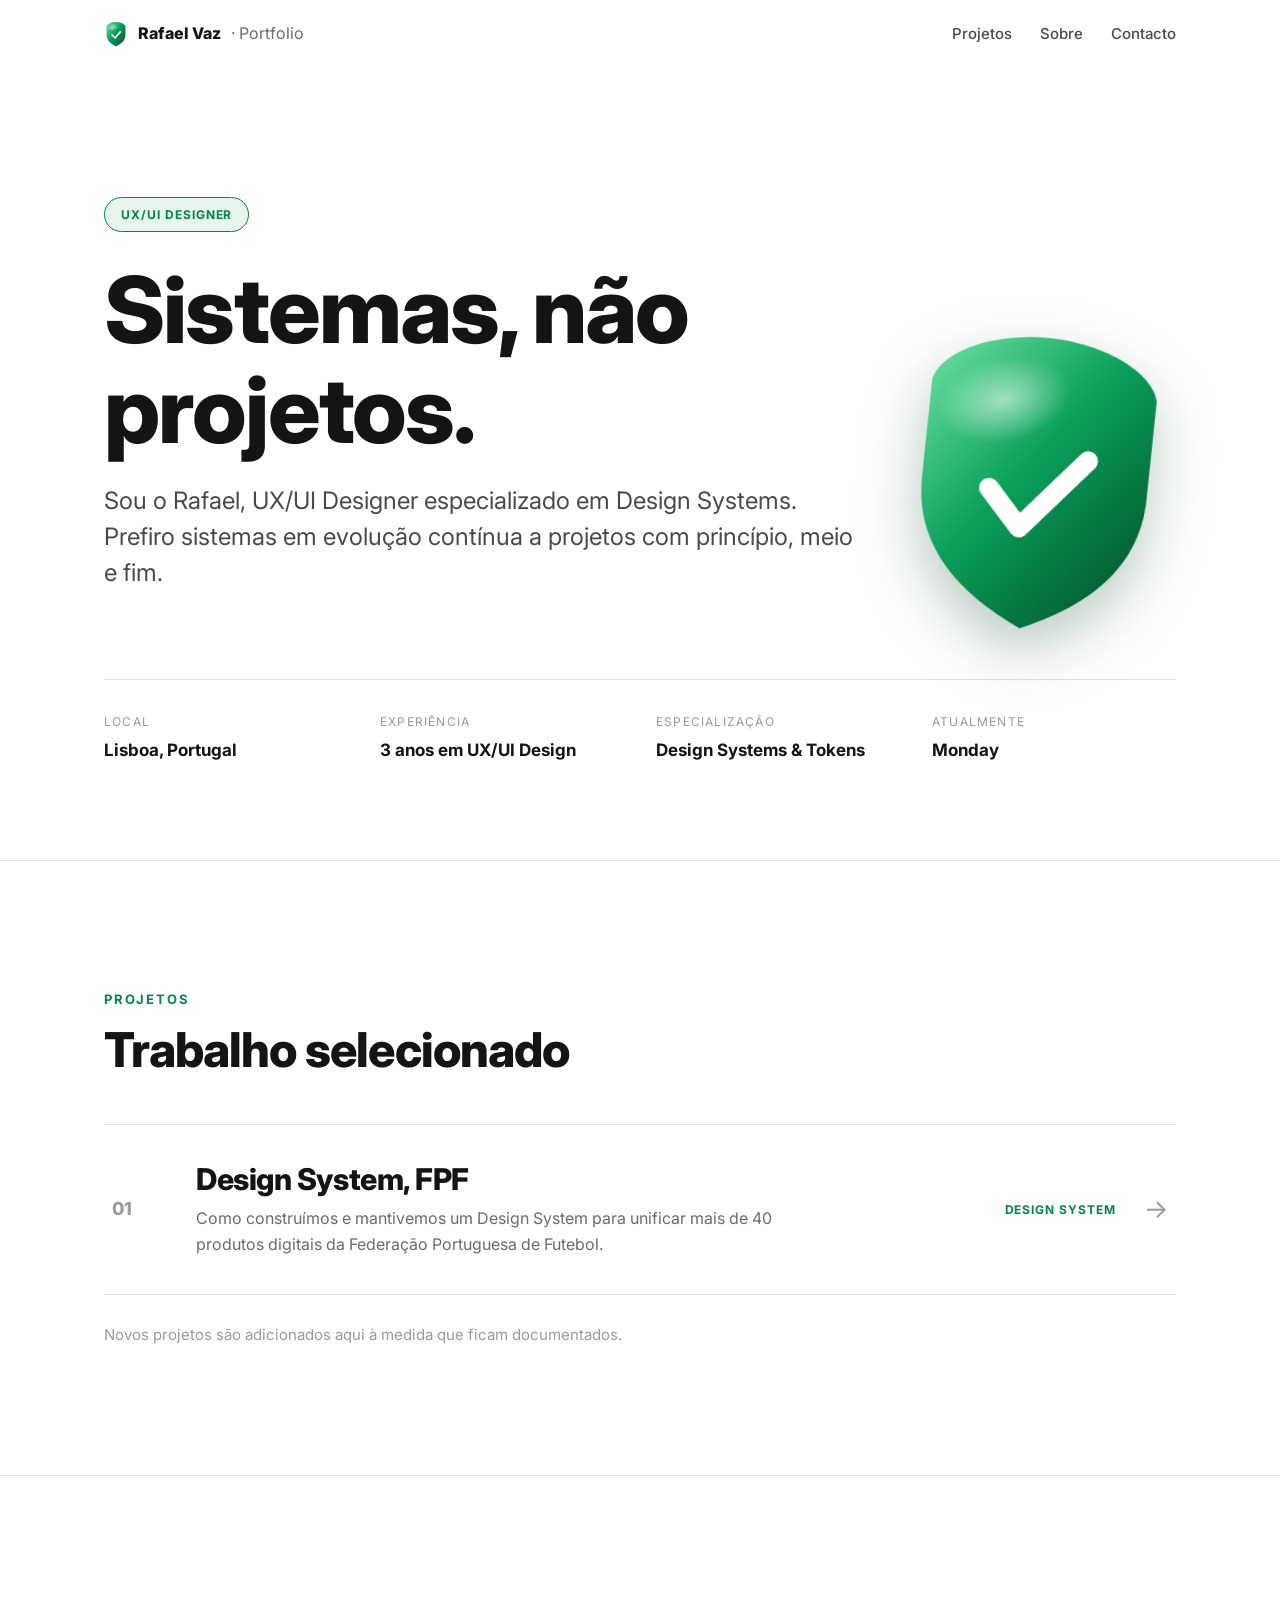
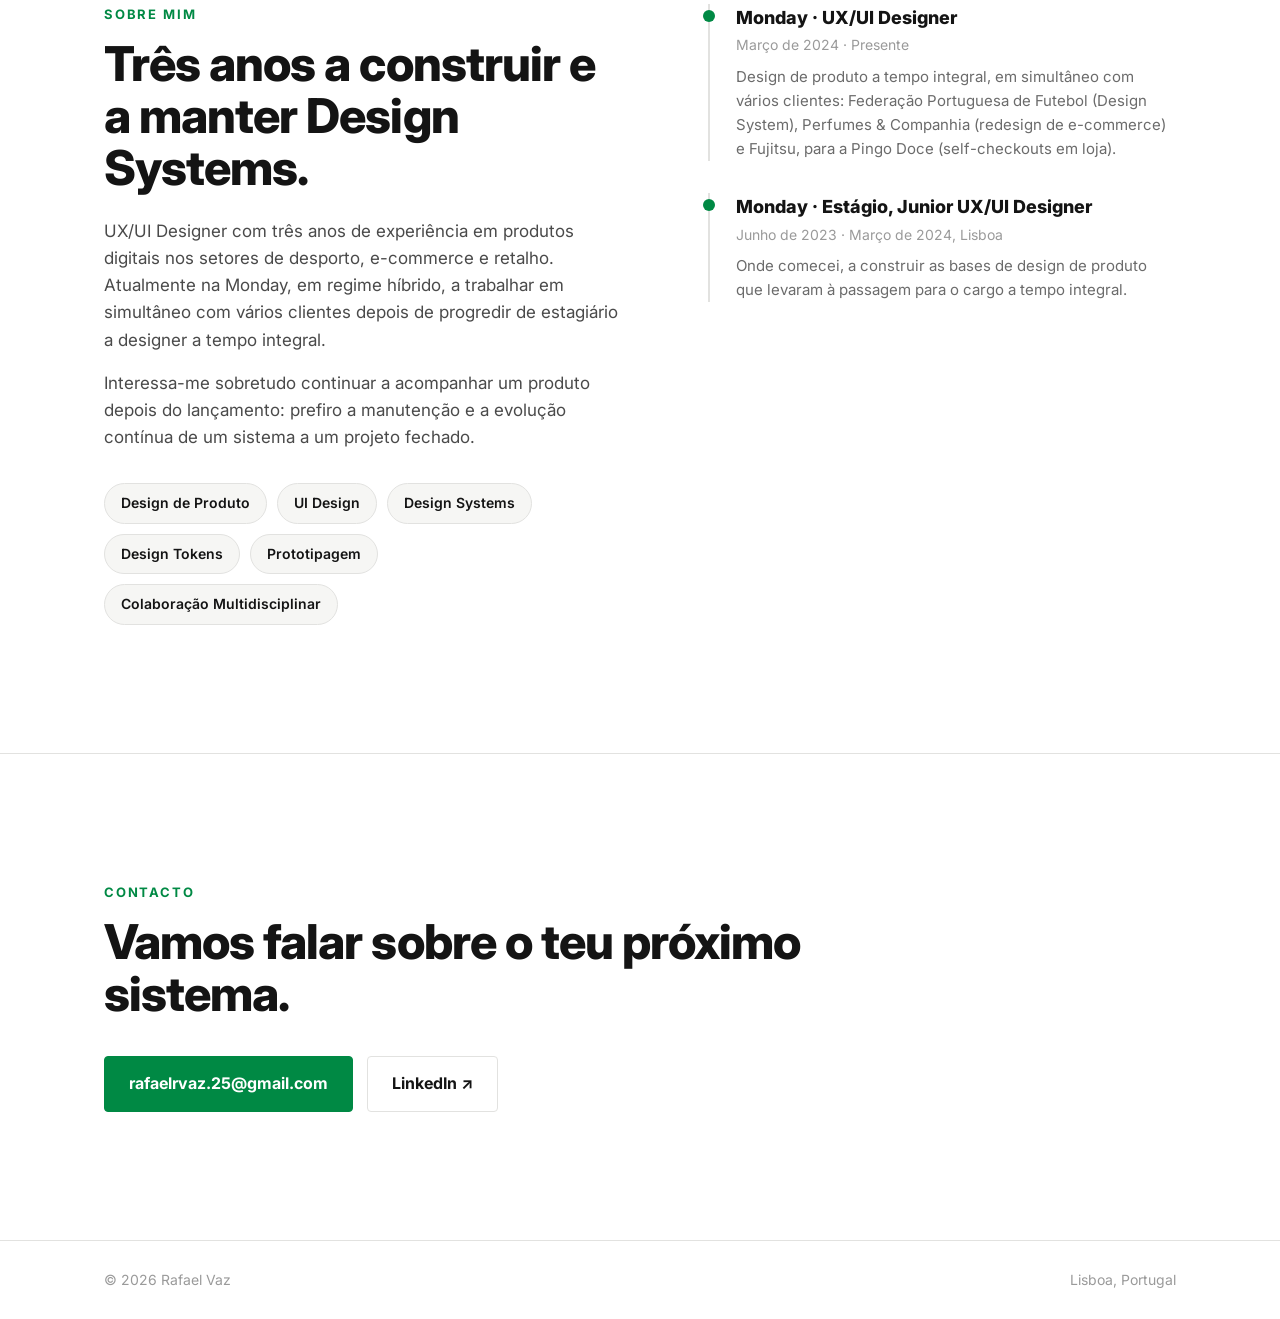
==== index.html @ c5933a08 "Primeira versão do portfólio: home e case study FPF Co-Authored-By: Claude Opus 5.5 <noreply@anthrop" ====
<!doctype html>
<html lang="pt-PT" class="no-js">
<head>
  <meta charset="utf-8">
  <meta name="viewport" content="width=device-width, initial-scale=1">
  <title>Rafael Vaz · UX/UI Designer</title>
  <meta name="description" content="Portfólio de Rafael Vaz, UX/UI Designer especializado em Design Systems e Design Tokens. Lisboa, Portugal.">
  <meta property="og:title" content="Rafael Vaz · UX/UI Designer">
  <meta property="og:description" content="Sistemas, não projetos. UX/UI Designer especializado em Design Systems.">
  <meta property="og:type" content="website">
  <link rel="icon" href="assets/img/shield.svg" type="image/svg+xml">
  <link rel="preconnect" href="https://fonts.googleapis.com">
  <link rel="preconnect" href="https://fonts.gstatic.com" crossorigin>
  <link href="https://fonts.googleapis.com/css2?family=Inter:wght@400;500;600;700;800&family=Barlow+Condensed:wght@600&display=swap" rel="stylesheet">
  <link rel="stylesheet" href="assets/css/style.css">
</head>
<body>
  <a class="skip-link" href="#main">Saltar para o conteúdo</a>

  <header class="site-header">
    <div class="wrap">
      <a class="brand" href="./"><img src="assets/img/shield.svg" alt="">Rafael Vaz <span>· Portfolio</span></a>
      <nav aria-label="Principal">
        <ul class="nav">
          <li><a href="#projetos">Projetos</a></li>
          <li class="hide-sm"><a href="#sobre">Sobre</a></li>
          <li><a href="#contacto">Contacto</a></li>
        </ul>
      </nav>
    </div>
  </header>

  <main id="main">
    <section class="hero">
      <div class="wrap">
        <img class="hero-shield" src="assets/img/shield.svg" alt="">
        <span class="tag">UX/UI Designer</span>
        <h1>Sistemas, não projetos.</h1>
        <p class="lede">Sou o Rafael, UX/UI Designer especializado em Design Systems. Prefiro sistemas em evolução contínua a projetos com princípio, meio e fim.</p>

        <dl class="facts">
          <div><dt>Local</dt><dd>Lisboa, Portugal</dd></div>
          <div><dt>Experiência</dt><dd>3 anos em UX/UI Design</dd></div>
          <div><dt>Especialização</dt><dd>Design Systems &amp; Tokens</dd></div>
          <div><dt>Atualmente</dt><dd>Monday</dd></div>
        </dl>
      </div>
    </section>

    <section class="section" id="projetos">
      <div class="wrap">
        <div class="section-head reveal">
          <div class="kicker">Projetos</div>
          <h2>Trabalho selecionado</h2>
        </div>

        <ul class="projects reveal">
          <li>
            <a class="project-row" href="projetos/design-system-fpf.html">
              <span class="num">01</span>
              <div>
                <h3>Design System, FPF</h3>
                <p>Como construímos e mantivemos um Design System para unificar mais de 40 produtos digitais da Federação Portuguesa de Futebol.</p>
              </div>
              <span class="ptag">Design System</span>
              <span class="arrow" aria-hidden="true">&#8594;</span>
            </a>
          </li>
        </ul>
        <p class="note">Novos projetos são adicionados aqui à medida que ficam documentados.</p>
      </div>
    </section>

    <section class="section" id="sobre">
      <div class="wrap split">
        <div class="reveal">
          <div class="kicker">Sobre mim</div>
          <h2>Três anos a construir e a manter Design Systems.</h2>
          <p class="body" style="margin-top:24px;">UX/UI Designer com três anos de experiência em produtos digitais nos setores de desporto, e-commerce e retalho. Atualmente na Monday, em regime híbrido, a trabalhar em simultâneo com vários clientes depois de progredir de estagiário a designer a tempo integral.</p>
          <p class="body">Interessa-me sobretudo continuar a acompanhar um produto depois do lançamento: prefiro a manutenção e a evolução contínua de um sistema a um projeto fechado.</p>
          <ul class="chips" aria-label="Competências">
            <li>Design de Produto</li>
            <li>UI Design</li>
            <li>Design Systems</li>
            <li>Design Tokens</li>
            <li>Prototipagem</li>
            <li>Colaboração Multidisciplinar</li>
          </ul>
        </div>

        <ol class="timeline reveal" aria-label="Experiência">
          <li>
            <div class="role">Monday · UX/UI Designer</div>
            <div class="period">Março de 2024 · Presente</div>
            <p class="desc">Design de produto a tempo integral, em simultâneo com vários clientes: Federação Portuguesa de Futebol (Design System), Perfumes &amp; Companhia (redesign de e-commerce) e Fujitsu, para a Pingo Doce (self-checkouts em loja).</p>
          </li>
          <li>
            <div class="role">Monday · Estágio, Junior UX/UI Designer</div>
            <div class="period">Junho de 2023 · Março de 2024, Lisboa</div>
            <p class="desc">Onde comecei, a construir as bases de design de produto que levaram à passagem para o cargo a tempo integral.</p>
          </li>
        </ol>
      </div>
    </section>

    <section class="section contact" id="contacto">
      <div class="wrap reveal">
        <div class="kicker">Contacto</div>
        <h2>Vamos falar sobre o teu próximo sistema.</h2>
        <div class="contact-links">
          <a class="btn-link primary" href="mailto:rafaelrvaz.25@gmail.com">rafaelrvaz.25@gmail.com</a>
          <a class="btn-link" href="https://www.linkedin.com/in/rafastuff" target="_blank" rel="noopener">LinkedIn &#8599;</a>
        </div>
      </div>
    </section>
  </main>

  <footer class="site-footer">
    <div class="wrap">
      <span>© <span id="year">2026</span> Rafael Vaz</span>
      <span>Lisboa, Portugal</span>
    </div>
  </footer>

  <script src="assets/js/main.js" defer></script>
</body>
</html>
---- assets/css/style.css ----
/* =========================================================
   Rafael Vaz · Portfolio
   Tokens primeiro, depois base, layout e componentes.
   ========================================================= */

:root {
  /* cor */
  --ink: #141414;
  --gray-700: #4a4a4a;
  --gray-600: #6b6b6b;
  --gray-400: #9a9a9a;
  --line: #e2e2e0;
  --panel: #f6f6f4;
  --bg: #ffffff;
  --accent: #008944;
  --accent-strong: #006030;
  --accent-soft: #e7f5ec;
  --danger: #d22818;

  /* tipografia */
  --font-body: "Inter", -apple-system, "Segoe UI", Helvetica, Arial, sans-serif;
  --font-cond: "Barlow Condensed", "Inter", sans-serif;
  --font-mono: ui-monospace, "SF Mono", Consolas, monospace;

  /* espaçamento e forma */
  --gutter: clamp(20px, 5vw, 64px);
  --max: 1200px;
  --radius-s: 4px;
  --radius-m: 10px;
  --radius-l: 16px;
  --section: clamp(72px, 10vw, 140px);
}

/* ---------- base ---------- */
*, *::before, *::after { box-sizing: border-box; margin: 0; padding: 0; }
html { scroll-behavior: smooth; -webkit-text-size-adjust: 100%; }
body {
  font-family: var(--font-body);
  color: var(--ink);
  background: var(--bg);
  font-size: 17px;
  line-height: 1.6;
  -webkit-font-smoothing: antialiased;
}
img { max-width: 100%; display: block; }
a { color: inherit; }
:focus-visible { outline: 3px solid #3366ff; outline-offset: 3px; border-radius: 2px; }

.wrap { width: 100%; max-width: var(--max); margin: 0 auto; padding: 0 var(--gutter); }

.skip-link {
  position: absolute; left: 16px; top: -60px; z-index: 100;
  background: var(--ink); color: #fff; padding: 10px 16px; border-radius: var(--radius-s);
  text-decoration: none; font-weight: 600;
}
.skip-link:focus { top: 16px; }

/* ---------- tipografia ---------- */
.kicker {
  text-transform: uppercase; letter-spacing: 0.14em;
  font-size: 13px; font-weight: 700; color: var(--accent);
  margin-bottom: 14px;
}
h1, h2, h3 { letter-spacing: -0.02em; line-height: 1.08; font-weight: 800; }
h1 { font-size: clamp(44px, 7.5vw, 92px); }
h2 { font-size: clamp(30px, 4.2vw, 48px); }
h3 { font-size: 20px; letter-spacing: -0.01em; line-height: 1.25; }
.lede { font-size: clamp(19px, 2vw, 24px); color: var(--gray-700); line-height: 1.5; max-width: 760px; }
.body { color: var(--gray-700); max-width: 720px; }
.body + .body { margin-top: 16px; }
.muted { color: var(--gray-600); }

/* ---------- header ---------- */
.site-header {
  position: sticky; top: 0; z-index: 50;
  background: rgba(255,255,255,0.88);
  backdrop-filter: saturate(180%) blur(12px);
  -webkit-backdrop-filter: saturate(180%) blur(12px);
  border-bottom: 1px solid transparent;
  transition: border-color .2s;
}
.site-header.scrolled { border-bottom-color: var(--line); }
.site-header .wrap { display: flex; align-items: center; justify-content: space-between; height: 68px; }
.brand { display: flex; align-items: center; gap: 10px; font-weight: 800; text-decoration: none; font-size: 16px; }
.brand img { width: 24px; height: 26px; }
.brand span { font-weight: 400; color: var(--gray-600); }
.nav { display: flex; gap: 28px; list-style: none; }
.nav a { text-decoration: none; font-size: 15px; font-weight: 500; color: var(--gray-700); transition: color .15s; }
.nav a:hover, .nav a[aria-current="page"] { color: var(--accent); }
@media (max-width: 640px) {
  .nav { gap: 18px; }
  .nav .hide-sm { display: none; }
  .brand span { display: none; }
}

/* ---------- hero ---------- */
.hero { position: relative; padding: clamp(64px, 10vw, 128px) 0 clamp(56px, 8vw, 96px); overflow: hidden; }
.hero .wrap { position: relative; }
.tag {
  display: inline-block; border: 1px solid var(--accent); color: var(--accent);
  background: var(--accent-soft); border-radius: 999px; padding: 7px 16px;
  font-size: 12px; font-weight: 700; letter-spacing: 0.08em; text-transform: uppercase;
  margin-bottom: 28px;
}
.hero h1 { max-width: 900px; position: relative; z-index: 1; }
.hero .lede { margin-top: 24px; position: relative; z-index: 1; }
.hero-shield {
  position: absolute; right: var(--gutter); top: 50%;
  width: clamp(140px, 22vw, 300px); transform: translateY(-50%) rotate(6deg);
  filter: drop-shadow(0 24px 30px rgba(0,60,30,0.28));
  z-index: 0; pointer-events: none;
  animation: float 6s ease-in-out infinite;
}
@keyframes float {
  0%, 100% { transform: translateY(-50%) rotate(6deg); }
  50% { transform: translateY(calc(-50% - 12px)) rotate(4deg); }
}
@media (max-width: 860px) {
  .hero-shield { position: relative; right: auto; top: auto; transform: none; margin-bottom: 28px; width: 110px; animation: none; }
}

.facts {
  display: grid; grid-template-columns: repeat(4, 1fr); gap: 32px;
  margin-top: clamp(48px, 7vw, 88px); padding-top: 32px; border-top: 1px solid var(--line);
}
.facts dt { font-size: 12px; text-transform: uppercase; letter-spacing: 0.1em; color: var(--gray-400); margin-bottom: 6px; }
.facts dd { font-size: 17px; font-weight: 700; }
.facts a { text-decoration: none; }
.facts a:hover { color: var(--accent); }
@media (max-width: 860px) { .facts { grid-template-columns: 1fr 1fr; } }
@media (max-width: 480px) { .facts { grid-template-columns: 1fr; gap: 20px; } }

/* ---------- secções ---------- */
.section { padding: var(--section) 0; border-top: 1px solid var(--line); }
.section-head { margin-bottom: 48px; }
.section-head h2 { max-width: 820px; }
.section-head .lede { margin-top: 18px; }

.split { display: grid; grid-template-columns: 1.1fr 1fr; gap: clamp(40px, 7vw, 100px); align-items: start; }
@media (max-width: 900px) { .split { grid-template-columns: 1fr; } }

/* ---------- sobre mim ---------- */
.chips { display: flex; flex-wrap: wrap; gap: 10px; margin-top: 32px; list-style: none; }
.chips li {
  background: var(--panel); border: 1px solid var(--line); border-radius: 999px;
  padding: 8px 16px; font-size: 14px; font-weight: 600;
}
.timeline { list-style: none; display: flex; flex-direction: column; gap: 32px; }
.timeline li { padding-left: 26px; border-left: 2px solid var(--line); position: relative; }
.timeline li::before {
  content: ""; position: absolute; left: -7px; top: 6px;
  width: 12px; height: 12px; border-radius: 50%; background: var(--accent);
}
.timeline .role { font-weight: 800; font-size: 18px; }
.timeline .period { font-size: 14px; color: var(--gray-400); margin-top: 2px; }
.timeline .desc { font-size: 15px; color: var(--gray-600); margin-top: 8px; }

/* ---------- lista de projetos ---------- */
.projects { list-style: none; border-top: 1px solid var(--line); }
.project-row {
  display: grid; grid-template-columns: 56px 1fr auto auto; gap: 28px; align-items: center;
  padding: 36px 8px; border-bottom: 1px solid var(--line);
  text-decoration: none; color: inherit; transition: background .2s, padding .2s;
}
.project-row:hover { background: var(--panel); padding-left: 20px; padding-right: 20px; }
.project-row .num { font-weight: 800; color: var(--gray-400); font-size: 18px; }
.project-row h3 { font-size: clamp(22px, 2.6vw, 30px); letter-spacing: -0.015em; }
.project-row p { color: var(--gray-600); margin-top: 8px; max-width: 640px; font-size: 16px; }
.project-row .ptag { font-size: 12px; text-transform: uppercase; letter-spacing: 0.08em; font-weight: 700; color: var(--accent); white-space: nowrap; }
.project-row .arrow { font-size: 26px; color: var(--gray-400); transition: transform .2s, color .2s; }
.project-row:hover .arrow { transform: translateX(6px); color: var(--accent); }
@media (max-width: 720px) {
  .project-row { grid-template-columns: 1fr auto; gap: 8px 16px; }
  .project-row .num, .project-row .ptag { grid-column: 1 / -1; }
  .project-row .ptag { order: -1; }
  .project-row .num { display: none; }
}
.note { font-size: 15px; color: var(--gray-400); margin-top: 28px; }

/* ---------- contacto ---------- */
.contact h2 { max-width: 760px; }
.contact-links { display: flex; flex-wrap: wrap; gap: 14px; margin-top: 36px; }
.btn-link {
  display: inline-flex; align-items: center; gap: 10px;
  padding: 14px 24px; border-radius: var(--radius-s);
  font-weight: 700; text-decoration: none; font-size: 16px;
  border: 1px solid var(--line); transition: background .15s, border-color .15s, color .15s;
}
.btn-link.primary { background: var(--accent); color: #fff; border-color: var(--accent); }
.btn-link.primary:hover { background: var(--accent-strong); border-color: var(--accent-strong); }
.btn-link:not(.primary):hover { border-color: var(--ink); }

/* ---------- footer ---------- */
.site-footer { border-top: 1px solid var(--line); padding: 28px 0; font-size: 14px; color: var(--gray-400); }
.site-footer .wrap { display: flex; justify-content: space-between; gap: 16px; flex-wrap: wrap; }
.site-footer a { text-decoration: none; }
.site-footer a:hover { color: var(--accent); }

/* =========================================================
   Case study
   ========================================================= */
.cs-hero { padding: clamp(56px, 8vw, 104px) 0 clamp(48px, 6vw, 80px); position: relative; overflow: hidden; }
.cs-hero .wrap { position: relative; }
.cs-hero .back { display: table; margin-bottom: 36px; font-size: 15px; color: var(--gray-600); text-decoration: none; }
.cs-hero .back:hover { color: var(--accent); }
.cs-hero h1 { font-size: clamp(40px, 6.2vw, 80px); max-width: 960px; position: relative; z-index: 1; }

.cs-step { display: grid; grid-template-columns: 220px 1fr; gap: clamp(28px, 5vw, 72px); }
.cs-step .step-label { position: sticky; top: 100px; align-self: start; }
.cs-step .step-num { font-size: 13px; font-weight: 700; letter-spacing: 0.14em; text-transform: uppercase; color: var(--accent); }
.cs-step .step-name { font-size: 15px; color: var(--gray-600); margin-top: 4px; }
.cs-step h2 { margin-bottom: 20px; }
@media (max-width: 860px) {
  .cs-step { grid-template-columns: 1fr; gap: 12px; }
  .cs-step .step-label { position: static; }
}

.stats { display: flex; flex-wrap: wrap; gap: 32px 64px; margin-top: 36px; }
.stat .n { font-size: clamp(44px, 5vw, 64px); font-weight: 800; color: var(--accent); line-height: 1; letter-spacing: -0.02em; }
.stat .l { font-size: 15px; color: var(--gray-600); margin-top: 10px; max-width: 220px; }

.callout {
  margin-top: 32px; padding: 22px 28px; background: var(--panel);
  border-left: 4px solid var(--accent); max-width: 720px;
}
.callout .c-title { font-size: 12px; text-transform: uppercase; letter-spacing: 0.1em; color: var(--accent); font-weight: 800; margin-bottom: 6px; }
.callout p { color: var(--gray-700); }

.quote {
  margin-top: 36px; padding: 28px 32px; background: var(--panel);
  border-left: 4px solid var(--accent); font-size: clamp(19px, 2vw, 24px);
  font-weight: 600; line-height: 1.45; max-width: 720px;
}
.quote cite { display: block; font-style: normal; font-size: 14px; font-weight: 500; color: var(--gray-600); margin-top: 12px; }

.list { list-style: none; margin-top: 24px; display: flex; flex-direction: column; gap: 10px; }
.list li { padding-left: 24px; position: relative; color: var(--gray-700); }
.list li::before { content: "•"; position: absolute; left: 4px; color: var(--accent); font-weight: 800; }

/* painéis e diagramas em código */
.panel { background: #fff; border: 1px solid var(--line); border-radius: var(--radius-l); padding: 24px 28px; }
.panel-title { font-size: 12px; text-transform: uppercase; letter-spacing: 0.1em; color: var(--accent); font-weight: 800; margin-bottom: 16px; }
.grid-2 { display: grid; grid-template-columns: 1fr 1fr; gap: 24px; margin-top: 36px; }
@media (max-width: 760px) { .grid-2 { grid-template-columns: 1fr; } }

.figfile .ff-item { padding: 10px 0; border-bottom: 1px solid var(--line); color: var(--gray-600); font-size: 15px; }
.figfile .ff-item.strong { color: var(--ink); font-weight: 700; }
.figfile .ff-more { font-size: 13px; color: var(--gray-400); padding-top: 12px; }

.libflow { display: flex; align-items: center; gap: 18px; flex-wrap: wrap; }
.lib-box { background: var(--ink); color: #fff; border-radius: var(--radius-m); padding: 20px 22px; flex: 1 1 180px; }
.lib-box b { display: block; font-size: 16px; }
.lib-box span { font-size: 13px; color: #b9b9b9; display: block; margin-top: 6px; line-height: 1.4; }
.lib-arrow { color: var(--gray-400); font-size: 22px; }
.lib-products { display: flex; flex-direction: column; gap: 10px; flex: 1 1 160px; }
.lib-products span { background: var(--panel); border: 1px solid var(--line); border-radius: 8px; padding: 10px 16px; font-size: 14px; font-weight: 600; }

/* botão: demonstração interativa */
.demo { margin-top: 36px; }
.demo-row + .demo-row { margin-top: 28px; }
.demo-row .row-label { font-size: 12px; text-transform: uppercase; letter-spacing: 0.1em; color: var(--gray-600); font-weight: 700; margin-bottom: 12px; }
.demo-states { display: flex; flex-wrap: wrap; gap: 24px; }
.demo-state { display: flex; flex-direction: column; gap: 8px; align-items: flex-start; }
.demo-state small { font-size: 12px; color: var(--gray-400); }
.ds-btn {
  font-family: var(--font-cond); font-weight: 600; font-size: 20px; line-height: 28px;
  padding: 6px 16px; border-radius: var(--radius-s); border: none; cursor: pointer;
  transition: background .12s;
}
.ds-btn.primary { background: #008944; color: #fff; }
.ds-btn.primary:hover, .ds-btn.primary.is-hover { background: #006030; }
.ds-btn.primary:active, .ds-btn.primary.is-pressed { background: #005229; }
.ds-btn.secondary { background: #d6fbdf; color: #1c7336; }
.ds-btn.secondary:hover, .ds-btn.secondary.is-hover { background: #c1e2c9; }
.ds-btn.secondary:active, .ds-btn.secondary.is-pressed { background: #abc9b2; }
.ds-btn.destructive { background: #d22818; color: #fff; }
.ds-btn.destructive:hover, .ds-btn.destructive.is-hover { background: #931c11; }
.ds-btn.destructive:active, .ds-btn.destructive.is-pressed { background: #7e180e; }
.demo-hint { font-size: 14px; color: var(--gray-600); margin-top: 24px; }

.hier-item { display: flex; align-items: center; gap: 16px; padding: 10px 0; border-bottom: 1px solid var(--line); }
.hier-item:last-child { border-bottom: none; }
.badge { display: inline-flex; justify-content: center; min-width: 116px; padding: 7px 14px; border-radius: 6px; font-size: 13px; font-weight: 700; }
.badge.primario { background: var(--accent); color: #fff; }
.badge.secundario { background: var(--accent-soft); color: #00592c; }
.badge.outlined { border: 1px solid var(--gray-400); }
.badge.ghost { color: var(--gray-600); }
.badge.destrutivo { background: var(--danger); color: #fff; }
.hier-item span:last-child { font-size: 15px; color: var(--gray-600); }

.spec-row { display: flex; justify-content: space-between; gap: 16px; padding: 10px 0; border-bottom: 1px solid var(--line); }
.spec-row:last-child { border-bottom: none; }
.spec-row span:first-child { color: var(--gray-600); font-size: 15px; }
.spec-row span:last-child { font-family: var(--font-mono); font-weight: 700; font-size: 14px; text-align: right; }

/* screenshots reais */
.shot { margin-top: 36px; }
.shot .frame { background: var(--panel); border: 1px solid var(--line); border-radius: var(--radius-l); padding: 12px; }
.shot img { border-radius: 6px; width: 100%; }
.shot figcaption { font-size: 14px; color: var(--gray-600); margin-top: 12px; }
.shot figcaption b { color: var(--ink); }

/* resultados */
.results { display: grid; grid-template-columns: repeat(3, 1fr); gap: 24px; margin-top: 36px; }
@media (max-width: 860px) { .results { grid-template-columns: 1fr; } }
.result { background: var(--panel); border: 1px solid var(--line); border-radius: var(--radius-m); padding: 22px 24px; }
.result h3 { font-size: 12px; text-transform: uppercase; letter-spacing: 0.1em; color: var(--gray-400); margin-bottom: 14px; }
.result ul { list-style: none; display: flex; flex-direction: column; gap: 10px; }
.result li { padding-left: 24px; position: relative; color: var(--gray-700); font-size: 16px; }
.result li::before { content: "✓"; position: absolute; left: 0; color: var(--accent); font-weight: 800; }
.result.partial li::before { content: "○"; color: var(--gray-400); }

.next-project { display: flex; justify-content: space-between; align-items: center; gap: 20px; flex-wrap: wrap; }

/* ---------- animação de entrada ---------- */
.reveal { opacity: 0; transform: translateY(16px); transition: opacity .6s ease, transform .6s ease; }
.reveal.in { opacity: 1; transform: none; }
.no-js .reveal { opacity: 1; transform: none; }

@media (prefers-reduced-motion: reduce) {
  html { scroll-behavior: auto; }
  .reveal { opacity: 1; transform: none; transition: none; }
  .hero-shield { animation: none; }
  * { transition-duration: 0s !important; }
}

/* capa do case study: escudo mais pequeno para não sobrepor o título */
.cs-hero h1, .cs-hero .lede { max-width: min(820px, calc(100% - 240px)); }
.cs-hero .hero-shield { width: clamp(120px, 15vw, 210px); top: 38%; }
@media (max-width: 860px) { .cs-hero h1, .cs-hero .lede { max-width: none; } }
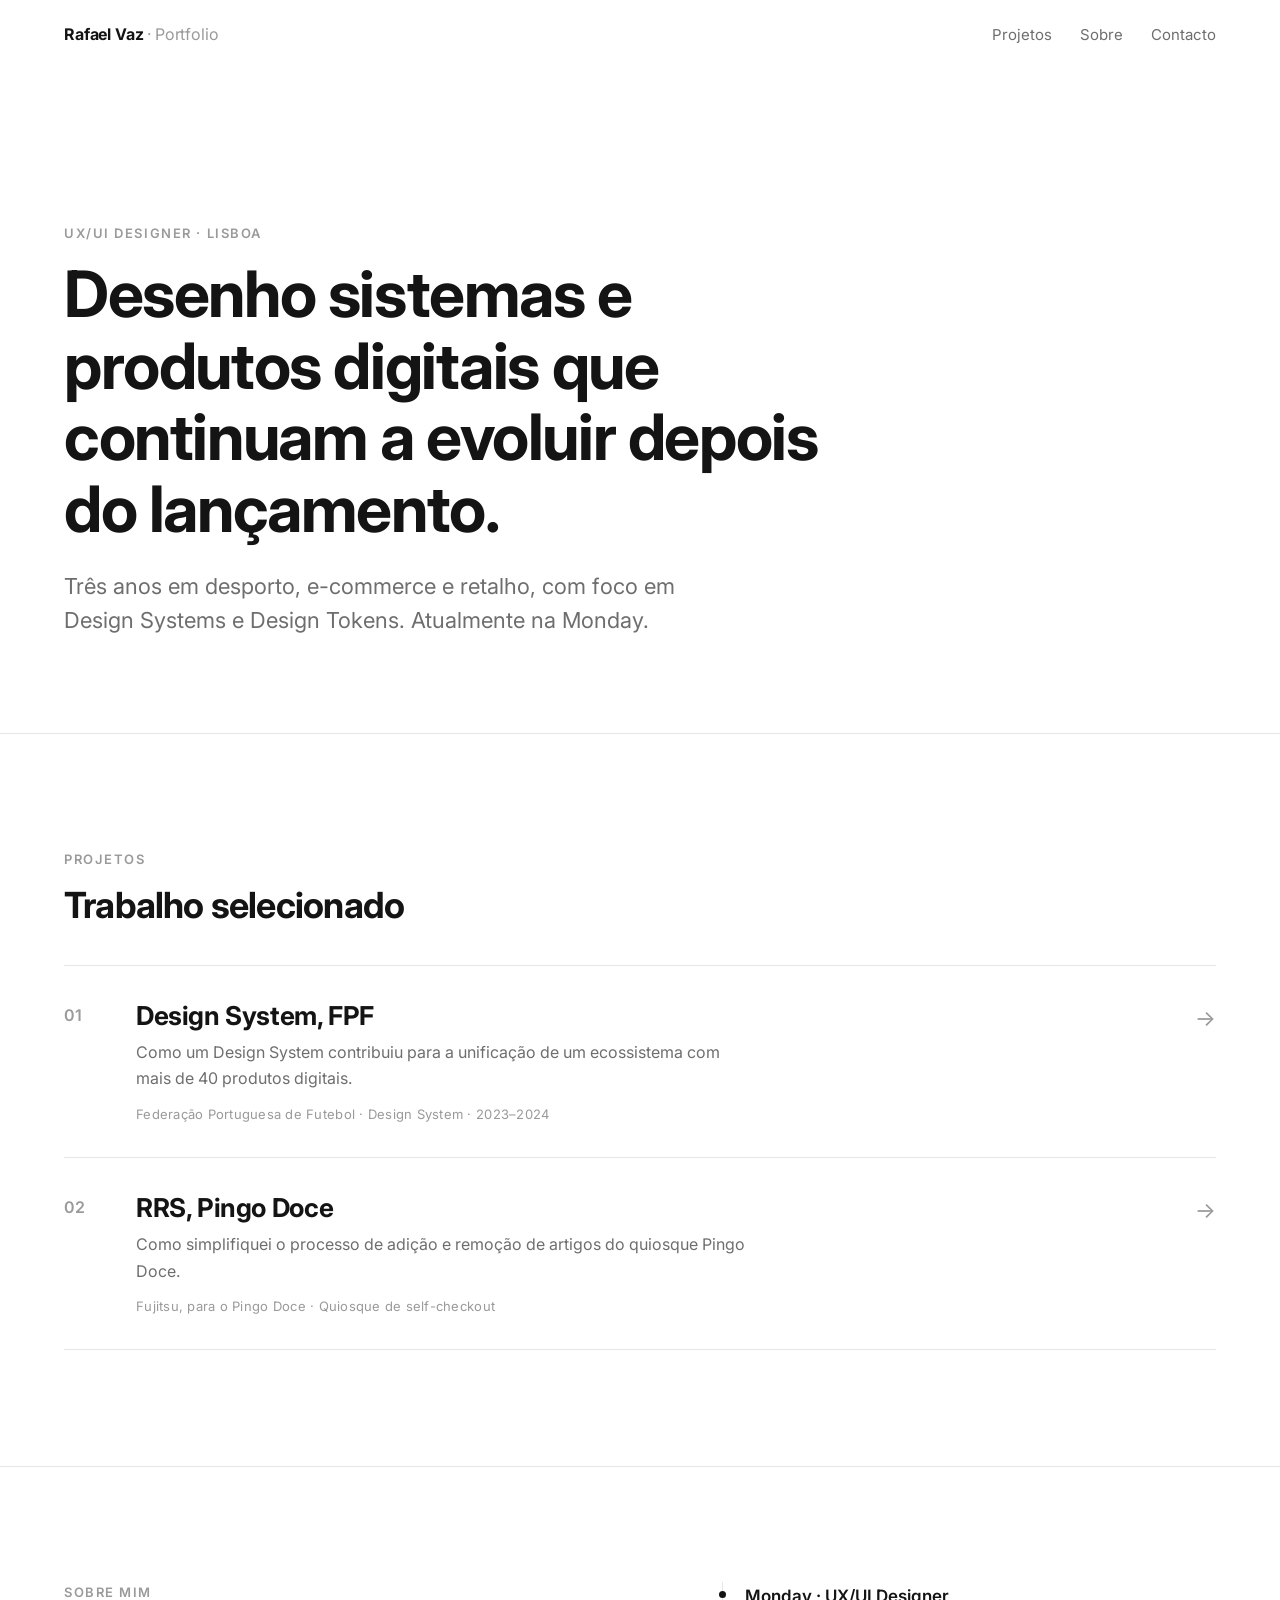
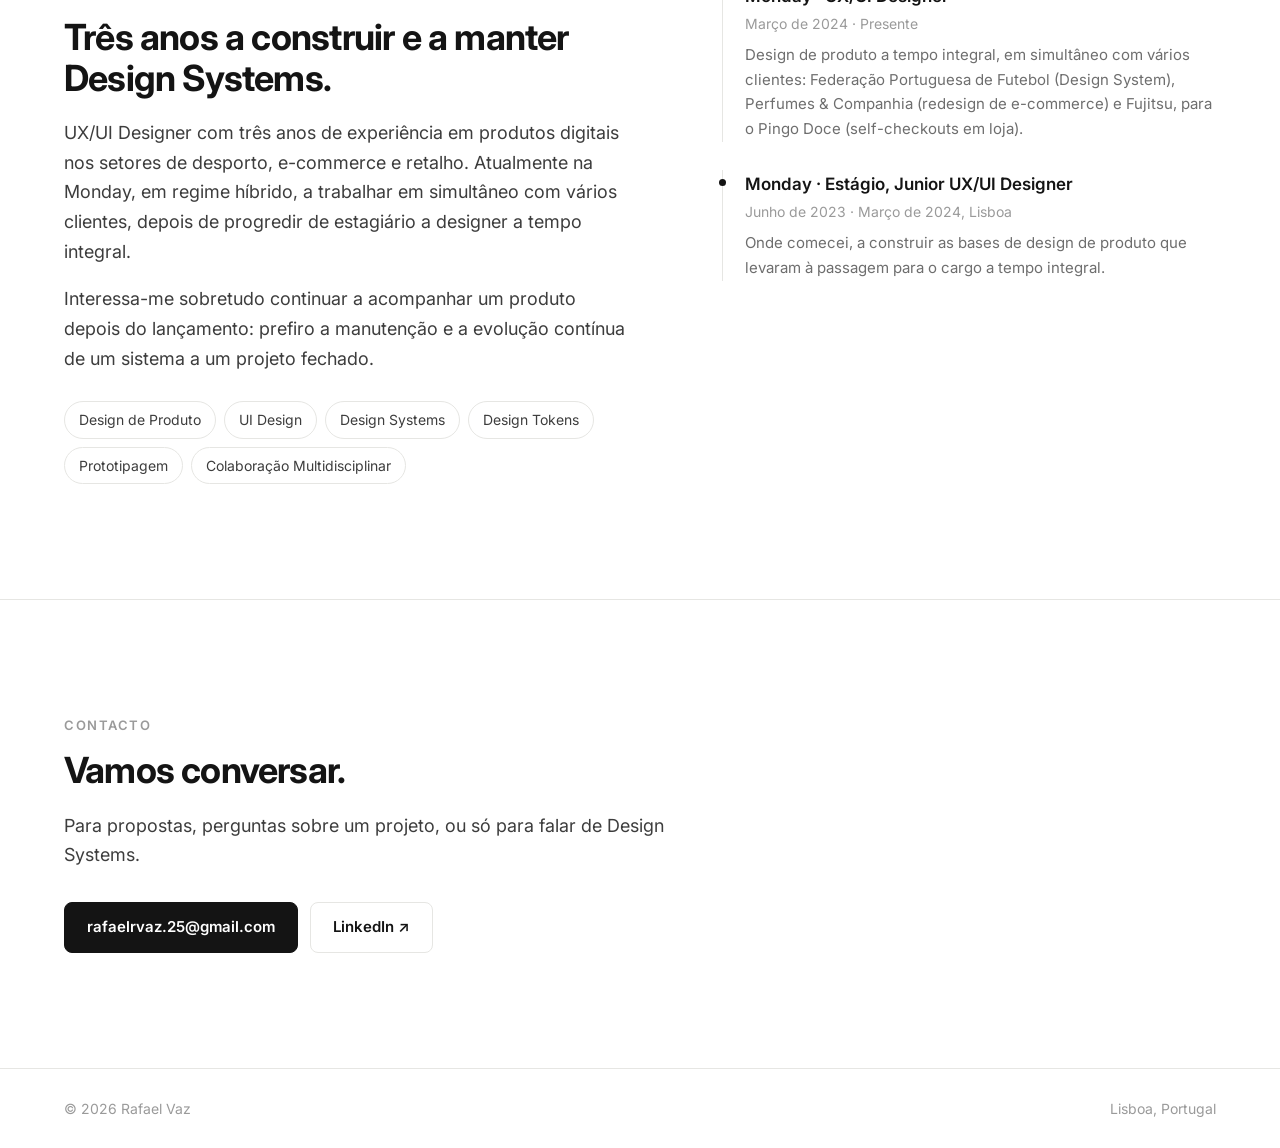
==== commit 6013b7d6: "Redesign neutro, estrutura de case study web e projeto Pingo Doce Co-Authored-By: Claude Opus 5.5 <n" ====
--- a/index.html
+++ b/index.html
@@ -4,14 +4,13 @@
   <meta charset="utf-8">
   <meta name="viewport" content="width=device-width, initial-scale=1">
   <title>Rafael Vaz · UX/UI Designer</title>
-  <meta name="description" content="Portfólio de Rafael Vaz, UX/UI Designer especializado em Design Systems e Design Tokens. Lisboa, Portugal.">
+  <meta name="description" content="Portfólio de Rafael Vaz, UX/UI Designer em Lisboa, especializado em Design Systems.">
   <meta property="og:title" content="Rafael Vaz · UX/UI Designer">
-  <meta property="og:description" content="Sistemas, não projetos. UX/UI Designer especializado em Design Systems.">
+  <meta property="og:description" content="UX/UI Designer em Lisboa, especializado em Design Systems.">
   <meta property="og:type" content="website">
-  <link rel="icon" href="assets/img/shield.svg" type="image/svg+xml">
   <link rel="preconnect" href="https://fonts.googleapis.com">
   <link rel="preconnect" href="https://fonts.gstatic.com" crossorigin>
-  <link href="https://fonts.googleapis.com/css2?family=Inter:wght@400;500;600;700;800&family=Barlow+Condensed:wght@600&display=swap" rel="stylesheet">
+  <link href="https://fonts.googleapis.com/css2?family=Inter:wght@400;500;600;700&display=swap" rel="stylesheet">
   <link rel="stylesheet" href="assets/css/style.css">
 </head>
 <body>
@@ -19,11 +18,11 @@
 
   <header class="site-header">
     <div class="wrap">
-      <a class="brand" href="./"><img src="assets/img/shield.svg" alt="">Rafael Vaz <span>· Portfolio</span></a>
+      <a class="brand" href="./">Rafael Vaz <span>· Portfolio</span></a>
       <nav aria-label="Principal">
         <ul class="nav">
           <li><a href="#projetos">Projetos</a></li>
-          <li class="hide-sm"><a href="#sobre">Sobre</a></li>
+          <li><a href="#sobre">Sobre</a></li>
           <li><a href="#contacto">Contacto</a></li>
         </ul>
       </nav>
@@ -33,17 +32,9 @@
   <main id="main">
     <section class="hero">
       <div class="wrap">
-        <img class="hero-shield" src="assets/img/shield.svg" alt="">
-        <span class="tag">UX/UI Designer</span>
-        <h1>Sistemas, não projetos.</h1>
-        <p class="lede">Sou o Rafael, UX/UI Designer especializado em Design Systems. Prefiro sistemas em evolução contínua a projetos com princípio, meio e fim.</p>
-
-        <dl class="facts">
-          <div><dt>Local</dt><dd>Lisboa, Portugal</dd></div>
-          <div><dt>Experiência</dt><dd>3 anos em UX/UI Design</dd></div>
-          <div><dt>Especialização</dt><dd>Design Systems &amp; Tokens</dd></div>
-          <div><dt>Atualmente</dt><dd>Monday</dd></div>
-        </dl>
+        <div class="kicker">UX/UI Designer · Lisboa</div>
+        <h1>Desenho sistemas e produtos digitais que continuam a evoluir depois do lançamento.</h1>
+        <p class="lede">Três anos em desporto, e-commerce e retalho, com foco em Design Systems e Design Tokens. Atualmente na Monday.</p>
       </div>
     </section>
 
@@ -56,18 +47,28 @@
 
         <ul class="projects reveal">
           <li>
-            <a class="project-row" href="projetos/design-system-fpf.html">
+            <a class="project" href="projetos/design-system-fpf.html">
               <span class="num">01</span>
               <div>
                 <h3>Design System, FPF</h3>
-                <p>Como construímos e mantivemos um Design System para unificar mais de 40 produtos digitais da Federação Portuguesa de Futebol.</p>
+                <p>Como um Design System contribuiu para a unificação de um ecossistema com mais de 40 produtos digitais.</p>
+                <div class="meta">Federação Portuguesa de Futebol · Design System · 2023–2024</div>
               </div>
-              <span class="ptag">Design System</span>
+              <span class="arrow" aria-hidden="true">&#8594;</span>
+            </a>
+          </li>
+          <li>
+            <a class="project" href="projetos/rrs-pingo-doce.html">
+              <span class="num">02</span>
+              <div>
+                <h3>RRS, Pingo Doce</h3>
+                <p>Como simplifiquei o processo de adição e remoção de artigos do quiosque Pingo Doce.</p>
+                <div class="meta">Fujitsu, para o Pingo Doce · Quiosque de self-checkout</div>
+              </div>
               <span class="arrow" aria-hidden="true">&#8594;</span>
             </a>
           </li>
         </ul>
-        <p class="note">Novos projetos são adicionados aqui à medida que ficam documentados.</p>
       </div>
     </section>
 
@@ -76,8 +77,8 @@
         <div class="reveal">
           <div class="kicker">Sobre mim</div>
           <h2>Três anos a construir e a manter Design Systems.</h2>
-          <p class="body" style="margin-top:24px;">UX/UI Designer com três anos de experiência em produtos digitais nos setores de desporto, e-commerce e retalho. Atualmente na Monday, em regime híbrido, a trabalhar em simultâneo com vários clientes depois de progredir de estagiário a designer a tempo integral.</p>
-          <p class="body">Interessa-me sobretudo continuar a acompanhar um produto depois do lançamento: prefiro a manutenção e a evolução contínua de um sistema a um projeto fechado.</p>
+          <p>UX/UI Designer com três anos de experiência em produtos digitais nos setores de desporto, e-commerce e retalho. Atualmente na Monday, em regime híbrido, a trabalhar em simultâneo com vários clientes, depois de progredir de estagiário a designer a tempo integral.</p>
+          <p>Interessa-me sobretudo continuar a acompanhar um produto depois do lançamento: prefiro a manutenção e a evolução contínua de um sistema a um projeto fechado.</p>
           <ul class="chips" aria-label="Competências">
             <li>Design de Produto</li>
             <li>UI Design</li>
@@ -92,7 +93,7 @@
           <li>
             <div class="role">Monday · UX/UI Designer</div>
             <div class="period">Março de 2024 · Presente</div>
-            <p class="desc">Design de produto a tempo integral, em simultâneo com vários clientes: Federação Portuguesa de Futebol (Design System), Perfumes &amp; Companhia (redesign de e-commerce) e Fujitsu, para a Pingo Doce (self-checkouts em loja).</p>
+            <p class="desc">Design de produto a tempo integral, em simultâneo com vários clientes: Federação Portuguesa de Futebol (Design System), Perfumes &amp; Companhia (redesign de e-commerce) e Fujitsu, para o Pingo Doce (self-checkouts em loja).</p>
           </li>
           <li>
             <div class="role">Monday · Estágio, Junior UX/UI Designer</div>
@@ -103,13 +104,14 @@
       </div>
     </section>
 
-    <section class="section contact" id="contacto">
+    <section class="section" id="contacto">
       <div class="wrap reveal">
         <div class="kicker">Contacto</div>
-        <h2>Vamos falar sobre o teu próximo sistema.</h2>
+        <h2>Vamos conversar.</h2>
+        <p class="read">Para propostas, perguntas sobre um projeto, ou só para falar de Design Systems.</p>
         <div class="contact-links">
-          <a class="btn-link primary" href="mailto:rafaelrvaz.25@gmail.com">rafaelrvaz.25@gmail.com</a>
-          <a class="btn-link" href="https://www.linkedin.com/in/rafastuff" target="_blank" rel="noopener">LinkedIn &#8599;</a>
+          <a class="btn primary" href="mailto:rafaelrvaz.25@gmail.com">rafaelrvaz.25@gmail.com</a>
+          <a class="btn" href="https://www.linkedin.com/in/rafastuff" target="_blank" rel="noopener">LinkedIn &#8599;</a>
         </div>
       </div>
     </section>
--- a/assets/css/style.css
+++ b/assets/css/style.css
@@ -1,79 +1,68 @@
 /* =========================================================
    Rafael Vaz · Portfolio
-   Tokens primeiro, depois base, layout e componentes.
+   Paleta neutra, uma coluna de leitura, imagens largas.
    ========================================================= */
 
 :root {
-  /* cor */
   --ink: #141414;
-  --gray-700: #4a4a4a;
-  --gray-600: #6b6b6b;
-  --gray-400: #9a9a9a;
-  --line: #e2e2e0;
+  --text: #3d3d3d;
+  --muted: #6e6e6e;
+  --faint: #9a9a9a;
+  --line: #e6e6e3;
   --panel: #f6f6f4;
   --bg: #ffffff;
-  --accent: #008944;
-  --accent-strong: #006030;
-  --accent-soft: #e7f5ec;
-  --danger: #d22818;
-
-  /* tipografia */
-  --font-body: "Inter", -apple-system, "Segoe UI", Helvetica, Arial, sans-serif;
-  --font-cond: "Barlow Condensed", "Inter", sans-serif;
-  --font-mono: ui-monospace, "SF Mono", Consolas, monospace;
-
-  /* espaçamento e forma */
+
+  --font: "Inter", -apple-system, "Segoe UI", Helvetica, Arial, sans-serif;
+
   --gutter: clamp(20px, 5vw, 64px);
-  --max: 1200px;
-  --radius-s: 4px;
-  --radius-m: 10px;
-  --radius-l: 16px;
-  --section: clamp(72px, 10vw, 140px);
-}
-
-/* ---------- base ---------- */
+  --wide: 1160px;   /* imagens e grelhas */
+  --read: 680px;    /* coluna de texto */
+  --radius: 12px;
+  --space: clamp(72px, 9vw, 128px);
+}
+
 *, *::before, *::after { box-sizing: border-box; margin: 0; padding: 0; }
 html { scroll-behavior: smooth; -webkit-text-size-adjust: 100%; }
 body {
-  font-family: var(--font-body);
+  font-family: var(--font);
   color: var(--ink);
   background: var(--bg);
-  font-size: 17px;
-  line-height: 1.6;
+  font-size: 18px;
+  line-height: 1.65;
   -webkit-font-smoothing: antialiased;
 }
 img { max-width: 100%; display: block; }
 a { color: inherit; }
-:focus-visible { outline: 3px solid #3366ff; outline-offset: 3px; border-radius: 2px; }
-
-.wrap { width: 100%; max-width: var(--max); margin: 0 auto; padding: 0 var(--gutter); }
+:focus-visible { outline: 2px solid var(--ink); outline-offset: 3px; border-radius: 2px; }
+
+.wrap { width: 100%; max-width: calc(var(--wide) + 2 * var(--gutter)); margin: 0 auto; padding: 0 var(--gutter); }
+.read { max-width: var(--read); }
 
 .skip-link {
   position: absolute; left: 16px; top: -60px; z-index: 100;
-  background: var(--ink); color: #fff; padding: 10px 16px; border-radius: var(--radius-s);
+  background: var(--ink); color: #fff; padding: 10px 16px; border-radius: 6px;
   text-decoration: none; font-weight: 600;
 }
 .skip-link:focus { top: 16px; }
 
 /* ---------- tipografia ---------- */
 .kicker {
-  text-transform: uppercase; letter-spacing: 0.14em;
-  font-size: 13px; font-weight: 700; color: var(--accent);
-  margin-bottom: 14px;
-}
-h1, h2, h3 { letter-spacing: -0.02em; line-height: 1.08; font-weight: 800; }
-h1 { font-size: clamp(44px, 7.5vw, 92px); }
-h2 { font-size: clamp(30px, 4.2vw, 48px); }
-h3 { font-size: 20px; letter-spacing: -0.01em; line-height: 1.25; }
-.lede { font-size: clamp(19px, 2vw, 24px); color: var(--gray-700); line-height: 1.5; max-width: 760px; }
-.body { color: var(--gray-700); max-width: 720px; }
-.body + .body { margin-top: 16px; }
-.muted { color: var(--gray-600); }
+  font-size: 13px; font-weight: 600; letter-spacing: 0.12em; text-transform: uppercase;
+  color: var(--faint); margin-bottom: 14px;
+}
+h1, h2, h3 { color: var(--ink); font-weight: 700; letter-spacing: -0.022em; line-height: 1.12; }
+h1 { font-size: clamp(36px, 5.6vw, 64px); }
+h2 { font-size: clamp(26px, 3.2vw, 36px); margin-bottom: 20px; }
+h3 { font-size: 18px; letter-spacing: -0.01em; line-height: 1.35; }
+p { color: var(--text); }
+p + p { margin-top: 18px; }
+.lede { font-size: clamp(19px, 2vw, 22px); line-height: 1.55; color: var(--muted); }
+em { font-style: italic; }
 
 /* ---------- header ---------- */
 .site-header {
   position: sticky; top: 0; z-index: 50;
-  background: rgba(255,255,255,0.88);
+  background: rgba(255,255,255,0.9);
   backdrop-filter: saturate(180%) blur(12px);
   -webkit-backdrop-filter: saturate(180%) blur(12px);
   border-bottom: 1px solid transparent;
@@ -81,250 +70,179 @@
 }
 .site-header.scrolled { border-bottom-color: var(--line); }
 .site-header .wrap { display: flex; align-items: center; justify-content: space-between; height: 68px; }
-.brand { display: flex; align-items: center; gap: 10px; font-weight: 800; text-decoration: none; font-size: 16px; }
-.brand img { width: 24px; height: 26px; }
-.brand span { font-weight: 400; color: var(--gray-600); }
+.brand { font-weight: 700; text-decoration: none; font-size: 16px; letter-spacing: -0.01em; }
+.brand span { font-weight: 400; color: var(--faint); }
 .nav { display: flex; gap: 28px; list-style: none; }
-.nav a { text-decoration: none; font-size: 15px; font-weight: 500; color: var(--gray-700); transition: color .15s; }
-.nav a:hover, .nav a[aria-current="page"] { color: var(--accent); }
-@media (max-width: 640px) {
+.nav a { text-decoration: none; font-size: 15px; color: var(--muted); transition: color .15s; }
+.nav a:hover, .nav a[aria-current="page"] { color: var(--ink); }
+@media (max-width: 560px) {
   .nav { gap: 18px; }
-  .nav .hide-sm { display: none; }
   .brand span { display: none; }
 }
 
-/* ---------- hero ---------- */
-.hero { position: relative; padding: clamp(64px, 10vw, 128px) 0 clamp(56px, 8vw, 96px); overflow: hidden; }
-.hero .wrap { position: relative; }
-.tag {
-  display: inline-block; border: 1px solid var(--accent); color: var(--accent);
-  background: var(--accent-soft); border-radius: 999px; padding: 7px 16px;
-  font-size: 12px; font-weight: 700; letter-spacing: 0.08em; text-transform: uppercase;
-  margin-bottom: 28px;
-}
-.hero h1 { max-width: 900px; position: relative; z-index: 1; }
-.hero .lede { margin-top: 24px; position: relative; z-index: 1; }
-.hero-shield {
-  position: absolute; right: var(--gutter); top: 50%;
-  width: clamp(140px, 22vw, 300px); transform: translateY(-50%) rotate(6deg);
-  filter: drop-shadow(0 24px 30px rgba(0,60,30,0.28));
-  z-index: 0; pointer-events: none;
-  animation: float 6s ease-in-out infinite;
-}
-@keyframes float {
-  0%, 100% { transform: translateY(-50%) rotate(6deg); }
-  50% { transform: translateY(calc(-50% - 12px)) rotate(4deg); }
-}
-@media (max-width: 860px) {
-  .hero-shield { position: relative; right: auto; top: auto; transform: none; margin-bottom: 28px; width: 110px; animation: none; }
-}
-
-.facts {
-  display: grid; grid-template-columns: repeat(4, 1fr); gap: 32px;
-  margin-top: clamp(48px, 7vw, 88px); padding-top: 32px; border-top: 1px solid var(--line);
-}
-.facts dt { font-size: 12px; text-transform: uppercase; letter-spacing: 0.1em; color: var(--gray-400); margin-bottom: 6px; }
-.facts dd { font-size: 17px; font-weight: 700; }
-.facts a { text-decoration: none; }
-.facts a:hover { color: var(--accent); }
-@media (max-width: 860px) { .facts { grid-template-columns: 1fr 1fr; } }
-@media (max-width: 480px) { .facts { grid-template-columns: 1fr; gap: 20px; } }
-
-/* ---------- secções ---------- */
-.section { padding: var(--section) 0; border-top: 1px solid var(--line); }
-.section-head { margin-bottom: 48px; }
-.section-head h2 { max-width: 820px; }
-.section-head .lede { margin-top: 18px; }
-
-.split { display: grid; grid-template-columns: 1.1fr 1fr; gap: clamp(40px, 7vw, 100px); align-items: start; }
-@media (max-width: 900px) { .split { grid-template-columns: 1fr; } }
-
-/* ---------- sobre mim ---------- */
-.chips { display: flex; flex-wrap: wrap; gap: 10px; margin-top: 32px; list-style: none; }
-.chips li {
-  background: var(--panel); border: 1px solid var(--line); border-radius: 999px;
-  padding: 8px 16px; font-size: 14px; font-weight: 600;
-}
-.timeline { list-style: none; display: flex; flex-direction: column; gap: 32px; }
-.timeline li { padding-left: 26px; border-left: 2px solid var(--line); position: relative; }
+/* ---------- home ---------- */
+.hero { padding: clamp(72px, 12vw, 160px) 0 clamp(56px, 8vw, 96px); }
+.hero h1 { max-width: 820px; }
+.hero .lede { margin-top: 24px; max-width: 640px; }
+
+.section { padding: var(--space) 0; border-top: 1px solid var(--line); }
+.section-head { margin-bottom: 40px; }
+
+.projects { list-style: none; border-top: 1px solid var(--line); }
+.project {
+  display: grid; grid-template-columns: 48px 1fr auto; gap: 24px; align-items: start;
+  padding: 32px 0; border-bottom: 1px solid var(--line);
+  text-decoration: none; color: inherit;
+}
+.project .num { font-weight: 600; color: var(--faint); font-size: 16px; padding-top: 4px; }
+.project h3 { font-size: clamp(21px, 2.4vw, 26px); letter-spacing: -0.015em; transition: color .15s; }
+.project p { color: var(--muted); margin-top: 6px; font-size: 16px; max-width: 620px; }
+.project .meta { font-size: 13px; color: var(--faint); margin-top: 12px; letter-spacing: 0.02em; }
+.project .arrow { font-size: 22px; color: var(--faint); padding-top: 2px; transition: transform .2s, color .2s; }
+.project:hover .arrow { transform: translateX(6px); color: var(--ink); }
+.project:hover h3 { text-decoration: underline; text-underline-offset: 4px; text-decoration-thickness: 1px; }
+@media (max-width: 600px) {
+  .project { grid-template-columns: 1fr auto; }
+  .project .num { display: none; }
+}
+
+.split { display: grid; grid-template-columns: 1.15fr 1fr; gap: clamp(40px, 7vw, 96px); align-items: start; }
+@media (max-width: 880px) { .split { grid-template-columns: 1fr; } }
+
+.chips { display: flex; flex-wrap: wrap; gap: 8px; margin-top: 28px; list-style: none; }
+.chips li { border: 1px solid var(--line); border-radius: 999px; padding: 6px 14px; font-size: 14px; color: var(--text); }
+
+.timeline { list-style: none; display: flex; flex-direction: column; gap: 28px; }
+.timeline li { padding-left: 22px; border-left: 1px solid var(--line); position: relative; }
 .timeline li::before {
-  content: ""; position: absolute; left: -7px; top: 6px;
-  width: 12px; height: 12px; border-radius: 50%; background: var(--accent);
-}
-.timeline .role { font-weight: 800; font-size: 18px; }
-.timeline .period { font-size: 14px; color: var(--gray-400); margin-top: 2px; }
-.timeline .desc { font-size: 15px; color: var(--gray-600); margin-top: 8px; }
-
-/* ---------- lista de projetos ---------- */
-.projects { list-style: none; border-top: 1px solid var(--line); }
-.project-row {
-  display: grid; grid-template-columns: 56px 1fr auto auto; gap: 28px; align-items: center;
-  padding: 36px 8px; border-bottom: 1px solid var(--line);
-  text-decoration: none; color: inherit; transition: background .2s, padding .2s;
-}
-.project-row:hover { background: var(--panel); padding-left: 20px; padding-right: 20px; }
-.project-row .num { font-weight: 800; color: var(--gray-400); font-size: 18px; }
-.project-row h3 { font-size: clamp(22px, 2.6vw, 30px); letter-spacing: -0.015em; }
-.project-row p { color: var(--gray-600); margin-top: 8px; max-width: 640px; font-size: 16px; }
-.project-row .ptag { font-size: 12px; text-transform: uppercase; letter-spacing: 0.08em; font-weight: 700; color: var(--accent); white-space: nowrap; }
-.project-row .arrow { font-size: 26px; color: var(--gray-400); transition: transform .2s, color .2s; }
-.project-row:hover .arrow { transform: translateX(6px); color: var(--accent); }
-@media (max-width: 720px) {
-  .project-row { grid-template-columns: 1fr auto; gap: 8px 16px; }
-  .project-row .num, .project-row .ptag { grid-column: 1 / -1; }
-  .project-row .ptag { order: -1; }
-  .project-row .num { display: none; }
-}
-.note { font-size: 15px; color: var(--gray-400); margin-top: 28px; }
-
-/* ---------- contacto ---------- */
-.contact h2 { max-width: 760px; }
-.contact-links { display: flex; flex-wrap: wrap; gap: 14px; margin-top: 36px; }
-.btn-link {
-  display: inline-flex; align-items: center; gap: 10px;
-  padding: 14px 24px; border-radius: var(--radius-s);
-  font-weight: 700; text-decoration: none; font-size: 16px;
-  border: 1px solid var(--line); transition: background .15s, border-color .15s, color .15s;
-}
-.btn-link.primary { background: var(--accent); color: #fff; border-color: var(--accent); }
-.btn-link.primary:hover { background: var(--accent-strong); border-color: var(--accent-strong); }
-.btn-link:not(.primary):hover { border-color: var(--ink); }
-
-/* ---------- footer ---------- */
-.site-footer { border-top: 1px solid var(--line); padding: 28px 0; font-size: 14px; color: var(--gray-400); }
+  content: ""; position: absolute; left: -4px; top: 9px;
+  width: 7px; height: 7px; border-radius: 50%; background: var(--ink);
+}
+.timeline .role { font-weight: 600; font-size: 17px; }
+.timeline .period { font-size: 14px; color: var(--faint); margin-top: 2px; }
+.timeline .desc { font-size: 15px; color: var(--muted); margin-top: 8px; }
+
+.contact-links { display: flex; flex-wrap: wrap; gap: 12px; margin-top: 32px; }
+.btn {
+  display: inline-flex; align-items: center; gap: 8px;
+  padding: 12px 22px; border-radius: 8px; font-weight: 600; font-size: 15px;
+  text-decoration: none; border: 1px solid var(--line); transition: background .15s, border-color .15s;
+}
+.btn.primary { background: var(--ink); color: #fff; border-color: var(--ink); }
+.btn.primary:hover { background: #333; }
+.btn:not(.primary):hover { border-color: var(--ink); }
+
+.site-footer { border-top: 1px solid var(--line); padding: 28px 0; font-size: 14px; color: var(--faint); }
 .site-footer .wrap { display: flex; justify-content: space-between; gap: 16px; flex-wrap: wrap; }
 .site-footer a { text-decoration: none; }
-.site-footer a:hover { color: var(--accent); }
+.site-footer a:hover { color: var(--ink); }
 
 /* =========================================================
    Case study
    ========================================================= */
-.cs-hero { padding: clamp(56px, 8vw, 104px) 0 clamp(48px, 6vw, 80px); position: relative; overflow: hidden; }
-.cs-hero .wrap { position: relative; }
-.cs-hero .back { display: table; margin-bottom: 36px; font-size: 15px; color: var(--gray-600); text-decoration: none; }
-.cs-hero .back:hover { color: var(--accent); }
-.cs-hero h1 { font-size: clamp(40px, 6.2vw, 80px); max-width: 960px; position: relative; z-index: 1; }
-
-.cs-step { display: grid; grid-template-columns: 220px 1fr; gap: clamp(28px, 5vw, 72px); }
-.cs-step .step-label { position: sticky; top: 100px; align-self: start; }
-.cs-step .step-num { font-size: 13px; font-weight: 700; letter-spacing: 0.14em; text-transform: uppercase; color: var(--accent); }
-.cs-step .step-name { font-size: 15px; color: var(--gray-600); margin-top: 4px; }
-.cs-step h2 { margin-bottom: 20px; }
-@media (max-width: 860px) {
-  .cs-step { grid-template-columns: 1fr; gap: 12px; }
-  .cs-step .step-label { position: static; }
-}
-
-.stats { display: flex; flex-wrap: wrap; gap: 32px 64px; margin-top: 36px; }
-.stat .n { font-size: clamp(44px, 5vw, 64px); font-weight: 800; color: var(--accent); line-height: 1; letter-spacing: -0.02em; }
-.stat .l { font-size: 15px; color: var(--gray-600); margin-top: 10px; max-width: 220px; }
-
-.callout {
-  margin-top: 32px; padding: 22px 28px; background: var(--panel);
-  border-left: 4px solid var(--accent); max-width: 720px;
-}
-.callout .c-title { font-size: 12px; text-transform: uppercase; letter-spacing: 0.1em; color: var(--accent); font-weight: 800; margin-bottom: 6px; }
-.callout p { color: var(--gray-700); }
+.cs-hero { padding: clamp(48px, 7vw, 88px) 0 0; }
+.back { display: inline-block; font-size: 15px; color: var(--muted); text-decoration: none; margin-bottom: 40px; }
+.back:hover { color: var(--ink); }
+.cs-hero h1 { max-width: 920px; }
+
+.facts {
+  display: grid; grid-template-columns: repeat(4, 1fr); gap: 24px 32px;
+  margin-top: clamp(40px, 6vw, 72px); padding: 28px 0; border-top: 1px solid var(--line); border-bottom: 1px solid var(--line);
+}
+.facts dt { font-size: 12px; text-transform: uppercase; letter-spacing: 0.1em; color: var(--faint); margin-bottom: 4px; }
+.facts dd { font-size: 16px; font-weight: 600; line-height: 1.4; }
+@media (max-width: 820px) { .facts { grid-template-columns: 1fr 1fr; } }
+@media (max-width: 420px) { .facts { grid-template-columns: 1fr; } }
+
+/* resumo: o que um recrutador lê em 20 segundos */
+.summary { display: grid; grid-template-columns: repeat(3, 1fr); gap: 16px; margin-top: 48px; }
+.summary > div { background: var(--panel); border-radius: var(--radius); padding: 24px; }
+.summary h3 { font-size: 12px; text-transform: uppercase; letter-spacing: 0.1em; color: var(--faint); font-weight: 600; margin-bottom: 8px; }
+.summary p { font-size: 16px; line-height: 1.55; }
+@media (max-width: 820px) { .summary { grid-template-columns: 1fr; } }
+
+/* índice da página */
+.toc { display: flex; flex-wrap: wrap; gap: 8px 24px; list-style: none; margin-top: 32px; font-size: 14px; }
+.toc a { color: var(--muted); text-decoration: none; }
+.toc a:hover { color: var(--ink); }
+.toc span { color: var(--faint); margin-right: 6px; }
+
+.step { padding: var(--space) 0 0; scroll-margin-top: 80px; }
+.step:last-of-type { padding-bottom: var(--space); }
+
+.stats { display: flex; flex-wrap: wrap; gap: 24px 56px; margin-top: 32px; }
+.stat .n { font-size: clamp(40px, 4.4vw, 52px); font-weight: 700; letter-spacing: -0.03em; line-height: 1; }
+.stat .l { font-size: 15px; color: var(--muted); margin-top: 8px; max-width: 200px; line-height: 1.45; }
+
+.note {
+  margin-top: 28px; padding: 18px 22px; background: var(--panel);
+  border-left: 2px solid var(--ink); border-radius: 0 8px 8px 0;
+}
+.note .label { font-size: 12px; text-transform: uppercase; letter-spacing: 0.1em; font-weight: 600; color: var(--ink); margin-bottom: 4px; }
+.note p { font-size: 16px; }
 
 .quote {
-  margin-top: 36px; padding: 28px 32px; background: var(--panel);
-  border-left: 4px solid var(--accent); font-size: clamp(19px, 2vw, 24px);
-  font-weight: 600; line-height: 1.45; max-width: 720px;
-}
-.quote cite { display: block; font-style: normal; font-size: 14px; font-weight: 500; color: var(--gray-600); margin-top: 12px; }
-
-.list { list-style: none; margin-top: 24px; display: flex; flex-direction: column; gap: 10px; }
-.list li { padding-left: 24px; position: relative; color: var(--gray-700); }
-.list li::before { content: "•"; position: absolute; left: 4px; color: var(--accent); font-weight: 800; }
-
-/* painéis e diagramas em código */
-.panel { background: #fff; border: 1px solid var(--line); border-radius: var(--radius-l); padding: 24px 28px; }
-.panel-title { font-size: 12px; text-transform: uppercase; letter-spacing: 0.1em; color: var(--accent); font-weight: 800; margin-bottom: 16px; }
-.grid-2 { display: grid; grid-template-columns: 1fr 1fr; gap: 24px; margin-top: 36px; }
-@media (max-width: 760px) { .grid-2 { grid-template-columns: 1fr; } }
-
-.figfile .ff-item { padding: 10px 0; border-bottom: 1px solid var(--line); color: var(--gray-600); font-size: 15px; }
-.figfile .ff-item.strong { color: var(--ink); font-weight: 700; }
-.figfile .ff-more { font-size: 13px; color: var(--gray-400); padding-top: 12px; }
-
-.libflow { display: flex; align-items: center; gap: 18px; flex-wrap: wrap; }
-.lib-box { background: var(--ink); color: #fff; border-radius: var(--radius-m); padding: 20px 22px; flex: 1 1 180px; }
-.lib-box b { display: block; font-size: 16px; }
-.lib-box span { font-size: 13px; color: #b9b9b9; display: block; margin-top: 6px; line-height: 1.4; }
-.lib-arrow { color: var(--gray-400); font-size: 22px; }
-.lib-products { display: flex; flex-direction: column; gap: 10px; flex: 1 1 160px; }
-.lib-products span { background: var(--panel); border: 1px solid var(--line); border-radius: 8px; padding: 10px 16px; font-size: 14px; font-weight: 600; }
-
-/* botão: demonstração interativa */
-.demo { margin-top: 36px; }
-.demo-row + .demo-row { margin-top: 28px; }
-.demo-row .row-label { font-size: 12px; text-transform: uppercase; letter-spacing: 0.1em; color: var(--gray-600); font-weight: 700; margin-bottom: 12px; }
-.demo-states { display: flex; flex-wrap: wrap; gap: 24px; }
-.demo-state { display: flex; flex-direction: column; gap: 8px; align-items: flex-start; }
-.demo-state small { font-size: 12px; color: var(--gray-400); }
-.ds-btn {
-  font-family: var(--font-cond); font-weight: 600; font-size: 20px; line-height: 28px;
-  padding: 6px 16px; border-radius: var(--radius-s); border: none; cursor: pointer;
-  transition: background .12s;
-}
-.ds-btn.primary { background: #008944; color: #fff; }
-.ds-btn.primary:hover, .ds-btn.primary.is-hover { background: #006030; }
-.ds-btn.primary:active, .ds-btn.primary.is-pressed { background: #005229; }
-.ds-btn.secondary { background: #d6fbdf; color: #1c7336; }
-.ds-btn.secondary:hover, .ds-btn.secondary.is-hover { background: #c1e2c9; }
-.ds-btn.secondary:active, .ds-btn.secondary.is-pressed { background: #abc9b2; }
-.ds-btn.destructive { background: #d22818; color: #fff; }
-.ds-btn.destructive:hover, .ds-btn.destructive.is-hover { background: #931c11; }
-.ds-btn.destructive:active, .ds-btn.destructive.is-pressed { background: #7e180e; }
-.demo-hint { font-size: 14px; color: var(--gray-600); margin-top: 24px; }
-
-.hier-item { display: flex; align-items: center; gap: 16px; padding: 10px 0; border-bottom: 1px solid var(--line); }
-.hier-item:last-child { border-bottom: none; }
-.badge { display: inline-flex; justify-content: center; min-width: 116px; padding: 7px 14px; border-radius: 6px; font-size: 13px; font-weight: 700; }
-.badge.primario { background: var(--accent); color: #fff; }
-.badge.secundario { background: var(--accent-soft); color: #00592c; }
-.badge.outlined { border: 1px solid var(--gray-400); }
-.badge.ghost { color: var(--gray-600); }
-.badge.destrutivo { background: var(--danger); color: #fff; }
-.hier-item span:last-child { font-size: 15px; color: var(--gray-600); }
-
-.spec-row { display: flex; justify-content: space-between; gap: 16px; padding: 10px 0; border-bottom: 1px solid var(--line); }
-.spec-row:last-child { border-bottom: none; }
-.spec-row span:first-child { color: var(--gray-600); font-size: 15px; }
-.spec-row span:last-child { font-family: var(--font-mono); font-weight: 700; font-size: 14px; text-align: right; }
-
-/* screenshots reais */
-.shot { margin-top: 36px; }
-.shot .frame { background: var(--panel); border: 1px solid var(--line); border-radius: var(--radius-l); padding: 12px; }
-.shot img { border-radius: 6px; width: 100%; }
-.shot figcaption { font-size: 14px; color: var(--gray-600); margin-top: 12px; }
-.shot figcaption b { color: var(--ink); }
+  margin-top: 28px; padding-left: 22px; border-left: 2px solid var(--ink);
+  font-size: clamp(19px, 2vw, 22px); line-height: 1.5; color: var(--ink); font-weight: 500;
+}
+
+.list { list-style: none; margin-top: 20px; display: flex; flex-direction: column; gap: 8px; }
+.list li { padding-left: 20px; position: relative; color: var(--text); }
+.list li::before { content: ""; position: absolute; left: 2px; top: 12px; width: 6px; height: 1px; background: var(--ink); }
+
+/* imagens */
+.figure { margin-top: 40px; }
+.figure .frame { background: var(--panel); border-radius: var(--radius); padding: clamp(12px, 2vw, 24px); overflow: hidden; }
+.figure .frame img { border-radius: 6px; margin: 0 auto; }
+.figure .frame.plain { padding: 0; background: none; }
+.figure .frame.device { padding: clamp(16px, 3vw, 40px); background: var(--bg); border: 1px solid var(--line); }
+.figure .frame.device img { max-height: 560px; width: auto; }
+.figure figcaption { font-size: 14px; color: var(--muted); margin-top: 12px; }
+
+.gallery { display: grid; gap: 16px; margin-top: 40px; }
+.gallery.cols-2 { grid-template-columns: 1fr 1fr; }
+.gallery.cols-3 { grid-template-columns: repeat(3, 1fr); }
+.gallery figure { margin: 0; }
+.gallery .frame { background: var(--panel); border-radius: var(--radius); padding: 12px; }
+.gallery .frame img { border-radius: 6px; border: 1px solid var(--line); width: 100%; }
+.gallery figcaption { font-size: 14px; color: var(--muted); margin-top: 10px; line-height: 1.45; }
+.gallery figcaption b { color: var(--ink); font-weight: 600; margin-right: 4px; }
+@media (max-width: 720px) {
+  .gallery.cols-2, .gallery.cols-3 { grid-template-columns: 1fr; }
+}
+.flow-title { font-size: 13px; font-weight: 600; letter-spacing: 0.1em; text-transform: uppercase; color: var(--faint); margin-top: 56px; }
+.flow-title + .gallery { margin-top: 16px; }
 
 /* resultados */
-.results { display: grid; grid-template-columns: repeat(3, 1fr); gap: 24px; margin-top: 36px; }
-@media (max-width: 860px) { .results { grid-template-columns: 1fr; } }
-.result { background: var(--panel); border: 1px solid var(--line); border-radius: var(--radius-m); padding: 22px 24px; }
-.result h3 { font-size: 12px; text-transform: uppercase; letter-spacing: 0.1em; color: var(--gray-400); margin-bottom: 14px; }
-.result ul { list-style: none; display: flex; flex-direction: column; gap: 10px; }
-.result li { padding-left: 24px; position: relative; color: var(--gray-700); font-size: 16px; }
-.result li::before { content: "✓"; position: absolute; left: 0; color: var(--accent); font-weight: 800; }
-.result.partial li::before { content: "○"; color: var(--gray-400); }
-
-.next-project { display: flex; justify-content: space-between; align-items: center; gap: 20px; flex-wrap: wrap; }
-
-/* ---------- animação de entrada ---------- */
-.reveal { opacity: 0; transform: translateY(16px); transition: opacity .6s ease, transform .6s ease; }
+.results { display: grid; grid-template-columns: repeat(3, 1fr); gap: 16px; margin-top: 32px; }
+.results > div { border: 1px solid var(--line); border-radius: var(--radius); padding: 20px 22px; }
+.results h3 { font-size: 12px; text-transform: uppercase; letter-spacing: 0.1em; color: var(--faint); font-weight: 600; margin-bottom: 10px; }
+.results ul { list-style: none; display: flex; flex-direction: column; gap: 6px; }
+.results li { font-size: 15px; color: var(--text); line-height: 1.5; }
+@media (max-width: 820px) { .results { grid-template-columns: 1fr; } }
+
+/* próximo projeto */
+.next { border-top: 1px solid var(--line); }
+.next a {
+  display: flex; justify-content: space-between; align-items: center; gap: 24px;
+  padding: clamp(40px, 6vw, 72px) 0; text-decoration: none;
+}
+.next .kicker { margin-bottom: 8px; }
+.next h2 { margin: 0; font-size: clamp(24px, 3vw, 34px); }
+.next .arrow { font-size: 28px; color: var(--faint); transition: transform .2s, color .2s; }
+.next a:hover .arrow { transform: translateX(6px); color: var(--ink); }
+
+/* ---------- entrada suave ---------- */
+.reveal { opacity: 0; transform: translateY(14px); transition: opacity .6s ease, transform .6s ease; }
 .reveal.in { opacity: 1; transform: none; }
 .no-js .reveal { opacity: 1; transform: none; }
 
 @media (prefers-reduced-motion: reduce) {
   html { scroll-behavior: auto; }
   .reveal { opacity: 1; transform: none; transition: none; }
-  .hero-shield { animation: none; }
   * { transition-duration: 0s !important; }
 }
 
-/* capa do case study: escudo mais pequeno para não sobrepor o título */
-.cs-hero h1, .cs-hero .lede { max-width: min(820px, calc(100% - 240px)); }
-.cs-hero .hero-shield { width: clamp(120px, 15vw, 210px); top: 38%; }
-@media (max-width: 860px) { .cs-hero h1, .cs-hero .lede { max-width: none; } }
+/* fluxos: os ecrãs já trazem moldura própria */
+.gallery.flows .frame { padding: 0; background: none; }
+.gallery.flows .frame img { border: none; }
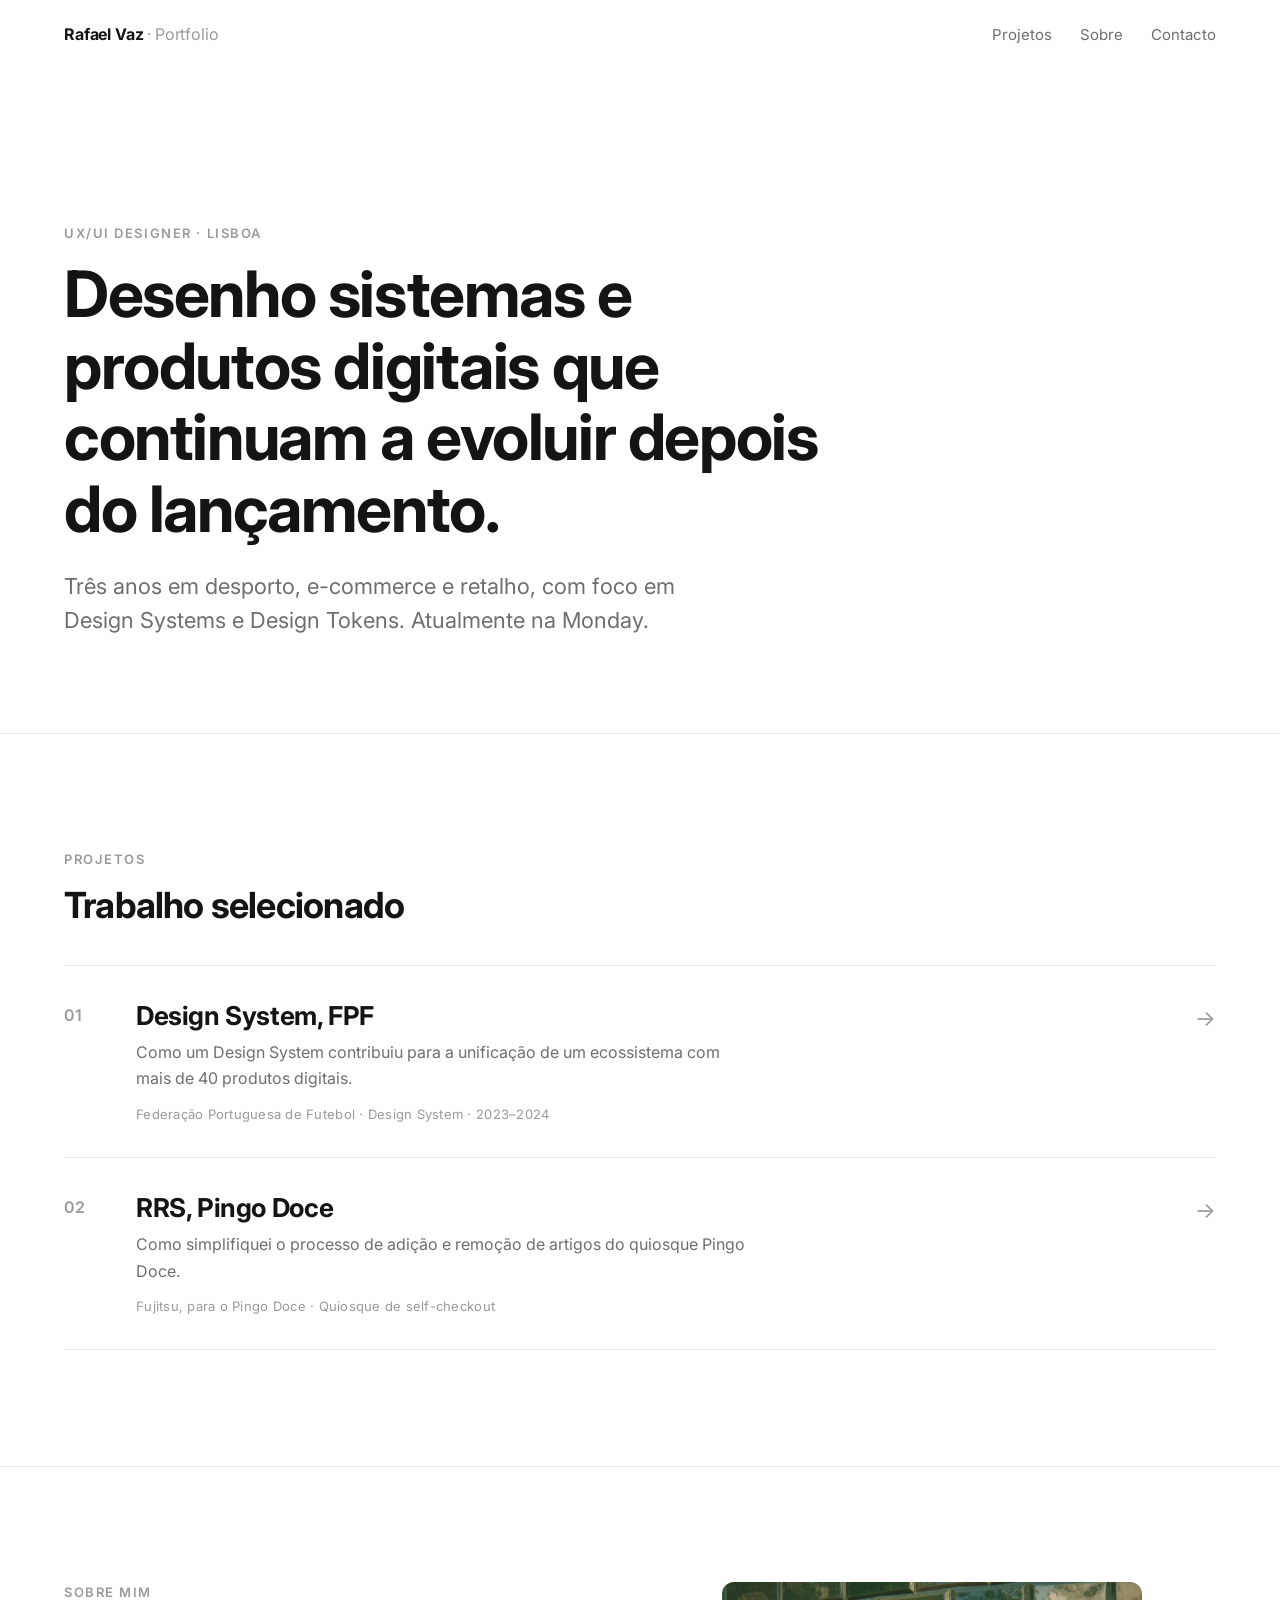
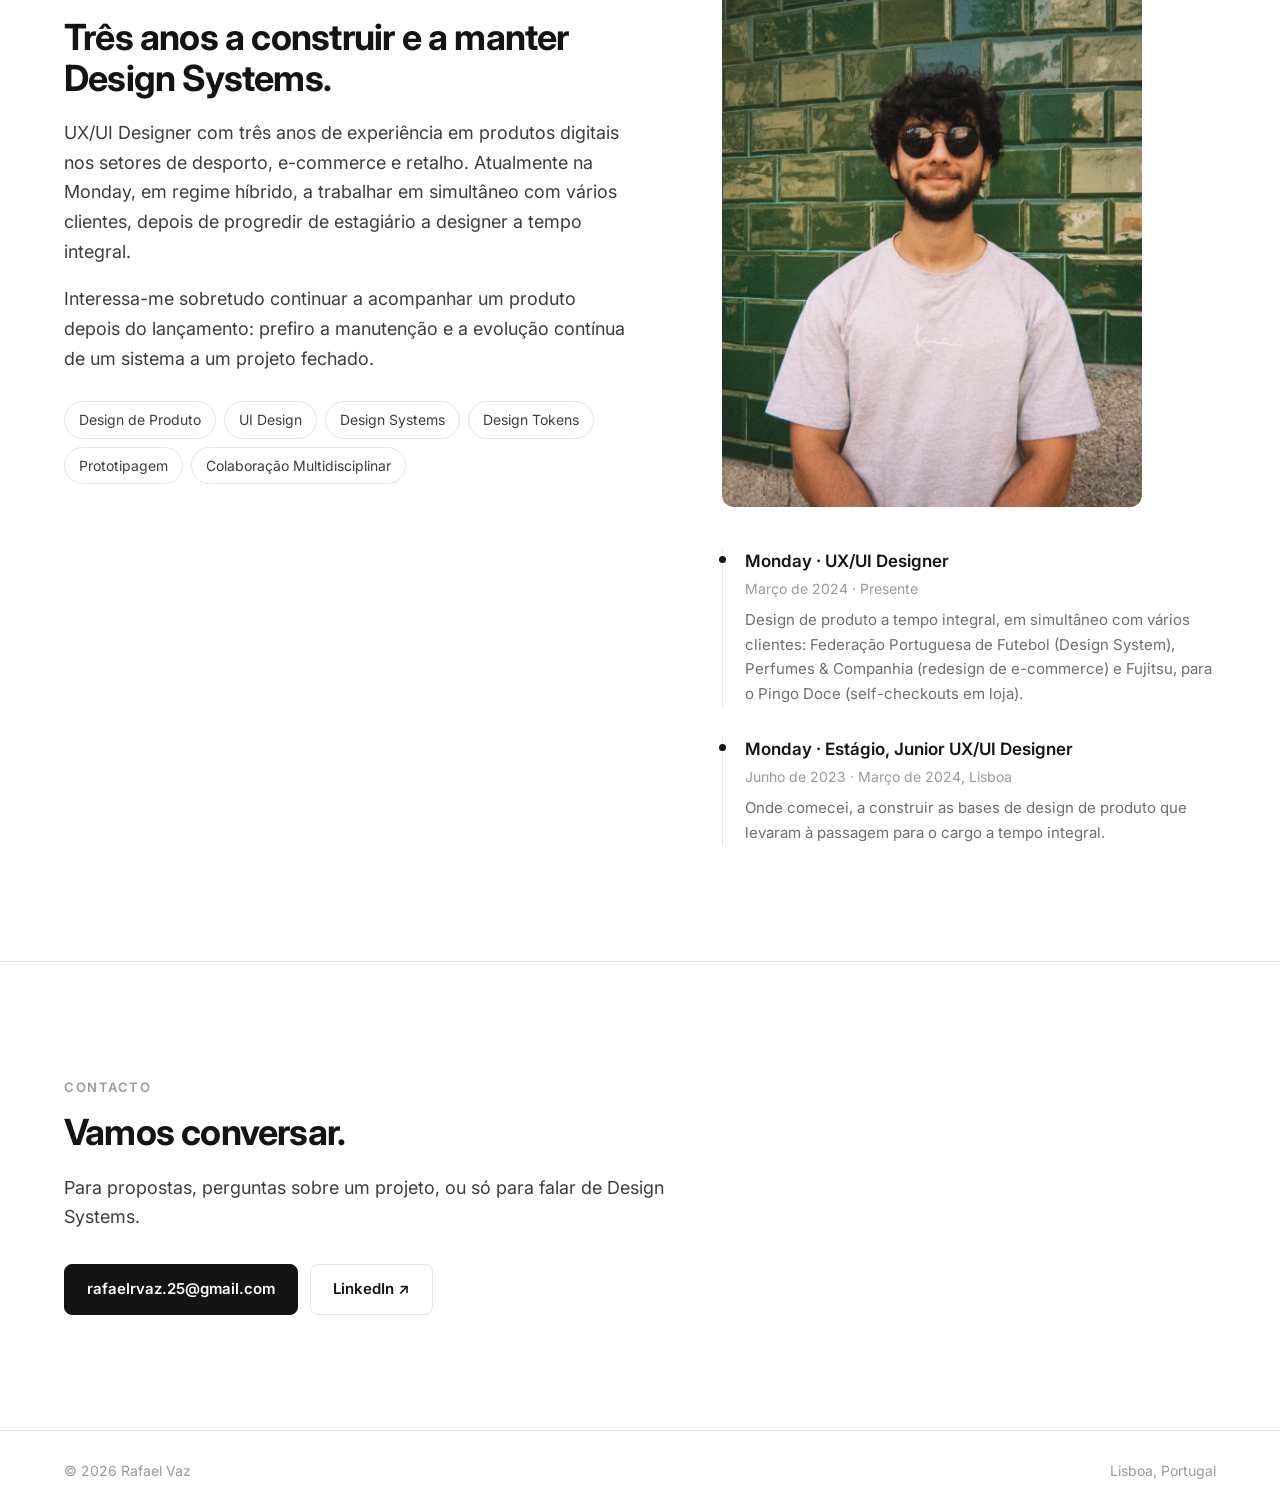
==== commit 0dcb0a2c: "Adiciona foto pessoal à secção Sobre mim Co-Authored-By: Claude Opus 5.5 <noreply@anthropic.com> Cla" ====
--- a/index.html
+++ b/index.html
@@ -89,7 +89,9 @@
           </ul>
         </div>
 
-        <ol class="timeline reveal" aria-label="Experiência">
+        <div class="about-side reveal">
+          <img class="portrait" src="assets/img/sobre/rafael-vaz.jpg" width="880" height="1100" alt="Rafael Vaz, de óculos de sol, encostado a uma parede de azulejos verdes" loading="lazy">
+          <ol class="timeline" aria-label="Experiência">
           <li>
             <div class="role">Monday · UX/UI Designer</div>
             <div class="period">Março de 2024 · Presente</div>
@@ -100,7 +102,8 @@
             <div class="period">Junho de 2023 · Março de 2024, Lisboa</div>
             <p class="desc">Onde comecei, a construir as bases de design de produto que levaram à passagem para o cargo a tempo integral.</p>
           </li>
-        </ol>
+          </ol>
+        </div>
       </div>
     </section>
 
--- a/assets/css/style.css
+++ b/assets/css/style.css
@@ -246,3 +246,11 @@
 /* fluxos: os ecrãs já trazem moldura própria */
 .gallery.flows .frame { padding: 0; background: none; }
 .gallery.flows .frame img { border: none; }
+
+/* sobre mim: foto acima da experiência */
+.about-side { display: flex; flex-direction: column; gap: 40px; }
+.portrait {
+  width: 100%; max-width: 420px; height: auto; aspect-ratio: 4 / 5; object-fit: cover;
+  border-radius: var(--radius); background: var(--panel);
+}
+@media (max-width: 880px) { .portrait { max-width: 360px; } }
